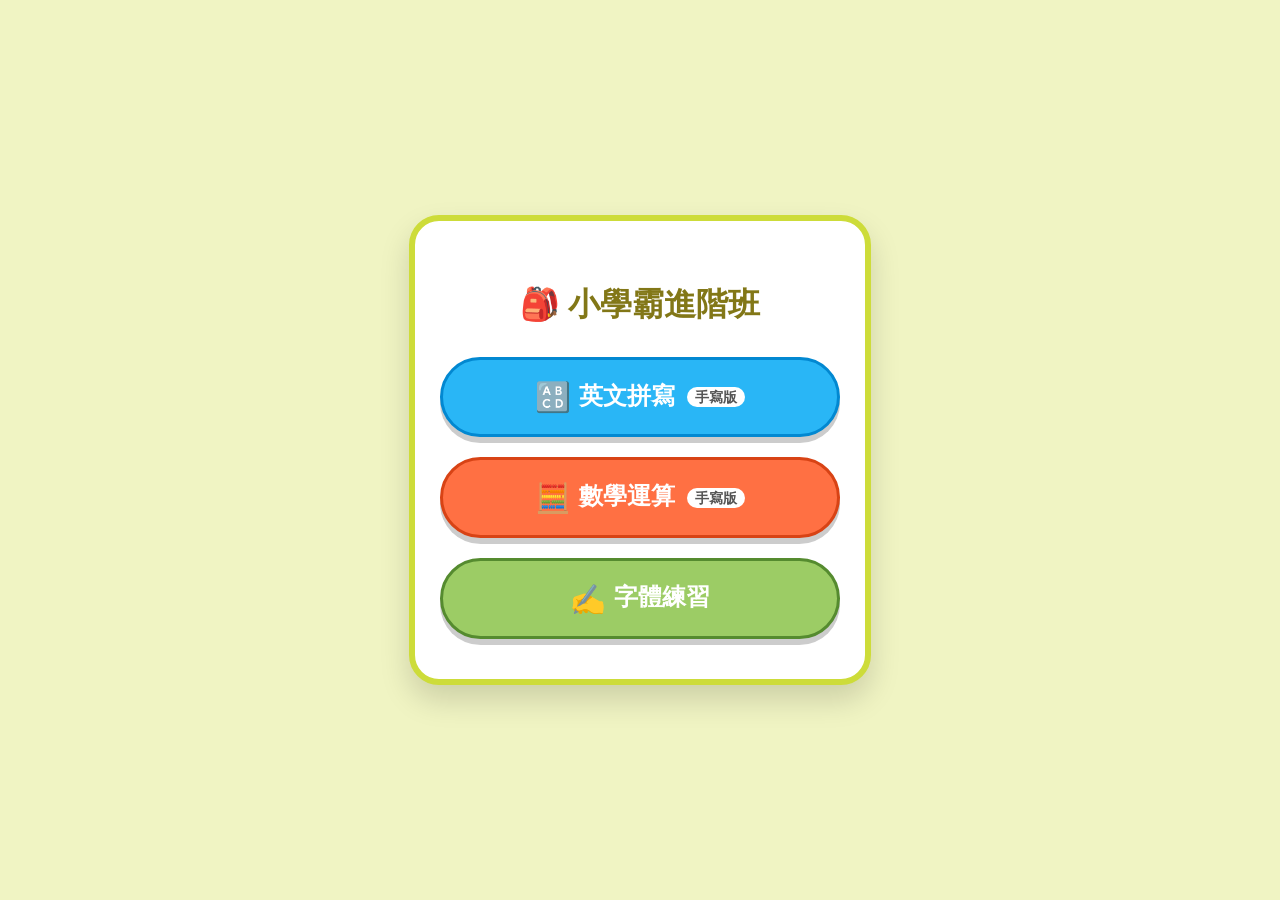
==== index.html @ 0c3b9816 "Update index.html" ====
<!DOCTYPE html>
<html lang="zh-TW">
<head>
    <meta charset="UTF-8">
    <meta name="viewport" content="width=device-width, initial-scale=1.0">
    <title>全能小學霸 - 進階挑戰</title>
    <style>
        body { font-family: 'Arial Rounded MT Bold', 'Microsoft JhengHei', sans-serif; margin: 0; background-color: #f0f4c3; display: flex; justify-content: center; align-items: center; min-height: 100vh; }
        .container { width: 85%; max-width: 400px; background-color: white; border-radius: 30px; padding: 40px 25px; text-align: center; border: 6px solid #cddc39; box-shadow: 0 15px 30px rgba(0,0,0,0.15); }
        h1 { color: #827717; font-size: 2.0em; margin-bottom: 30px; }
        .menu-list { display: flex; flex-direction: column; gap: 20px; }
        .menu-btn { display: block; width: 100%; padding: 20px 0; font-size: 1.5em; border: none; border-radius: 50px; cursor: pointer; color: white; text-decoration: none; box-shadow: 0 6px 0 rgba(0,0,0,0.2); transition: transform 0.1s; font-weight: bold; box-sizing: border-box; }
        .menu-btn:active { transform: translateY(4px); box-shadow: 0 2px 0 rgba(0,0,0,0.2); }
        .btn-eng { background-color: #29b6f6; border: 3px solid #0288d1; }
        .btn-math { background-color: #ff7043; border: 3px solid #d84315; }
        .btn-write { background-color: #9ccc65; border: 3px solid #558b2f; }
        .icon { font-size: 1.2em; vertical-align: middle; margin-right: 8px; }
        .tag { font-size: 0.6em; background: #fff; color: #555; padding: 2px 8px; border-radius: 10px; margin-left: 5px; vertical-align: middle; }
    </style>
</head>
<body>
    <div class="container">
        <h1>🎒 小學霸進階班</h1>
        <div class="menu-list">
            <a href="english.html" class="menu-btn btn-eng">
                <span class="icon">🔠</span>英文拼寫 <span class="tag">手寫版</span>
            </a>
            <a href="math.html" class="menu-btn btn-math">
                <span class="icon">🧮</span>數學運算 <span class="tag">手寫版</span>
            </a>
            <a href="writing.html" class="menu-btn btn-write">
                <span class="icon">✍️</span>字體練習
            </a>
        </div>
    </div>
</body>
</html>
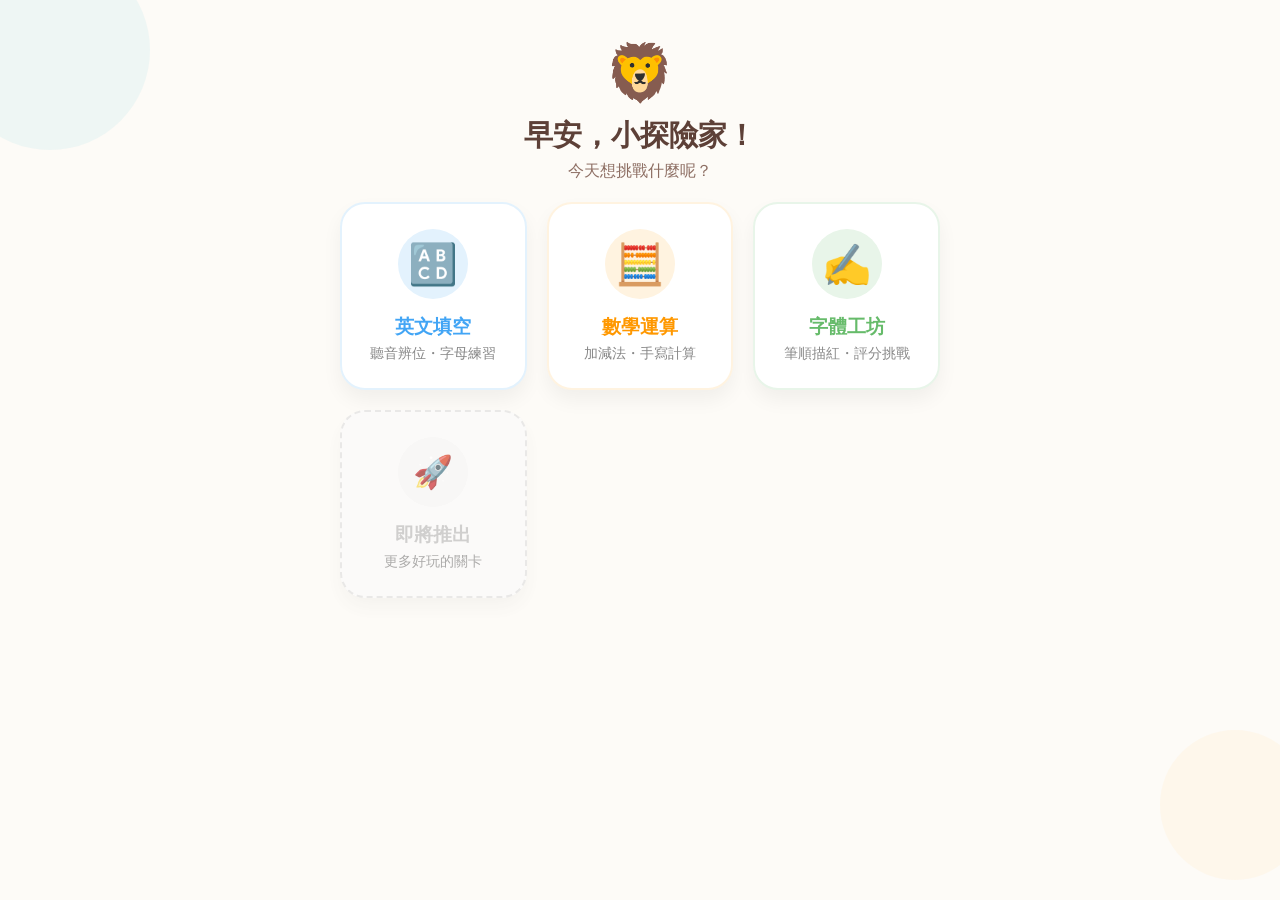
==== commit 3a040784: "Update index.html" ====
--- a/index.html
+++ b/index.html
@@ -2,36 +2,208 @@
 <html lang="zh-TW">
 <head>
     <meta charset="UTF-8">
-    <meta name="viewport" content="width=device-width, initial-scale=1.0">
-    <title>全能小學霸 - 進階挑戰</title>
+    <meta name="viewport" content="width=device-width, initial-scale=1.0, maximum-scale=1.0, user-scalable=no">
+    <title>小小探險家 - 學習首頁</title>
     <style>
-        body { font-family: 'Arial Rounded MT Bold', 'Microsoft JhengHei', sans-serif; margin: 0; background-color: #f0f4c3; display: flex; justify-content: center; align-items: center; min-height: 100vh; }
-        .container { width: 85%; max-width: 400px; background-color: white; border-radius: 30px; padding: 40px 25px; text-align: center; border: 6px solid #cddc39; box-shadow: 0 15px 30px rgba(0,0,0,0.15); }
-        h1 { color: #827717; font-size: 2.0em; margin-bottom: 30px; }
-        .menu-list { display: flex; flex-direction: column; gap: 20px; }
-        .menu-btn { display: block; width: 100%; padding: 20px 0; font-size: 1.5em; border: none; border-radius: 50px; cursor: pointer; color: white; text-decoration: none; box-shadow: 0 6px 0 rgba(0,0,0,0.2); transition: transform 0.1s; font-weight: bold; box-sizing: border-box; }
-        .menu-btn:active { transform: translateY(4px); box-shadow: 0 2px 0 rgba(0,0,0,0.2); }
-        .btn-eng { background-color: #29b6f6; border: 3px solid #0288d1; }
-        .btn-math { background-color: #ff7043; border: 3px solid #d84315; }
-        .btn-write { background-color: #9ccc65; border: 3px solid #558b2f; }
-        .icon { font-size: 1.2em; vertical-align: middle; margin-right: 8px; }
-        .tag { font-size: 0.6em; background: #fff; color: #555; padding: 2px 8px; border-radius: 10px; margin-left: 5px; vertical-align: middle; }
+        /* --- 全局設定 --- */
+        :root {
+            --bg-color: #fdfbf7; /* 溫暖的米白色背景 */
+            --card-shadow: 0 10px 20px rgba(0,0,0,0.05);
+            --card-hover-shadow: 0 15px 25px rgba(0,0,0,0.1);
+            /* 主題色變數 */
+            --color-eng: #e3f2fd;  /* 淺藍 */
+            --color-eng-dark: #42a5f5;
+            --color-math: #fff3e0; /* 淺橘 */
+            --color-math-dark: #ff9800;
+            --color-write: #e8f5e9; /* 淺綠 */
+            --color-write-dark: #66bb6a;
+            --color-future: #f3e5f5; /* 淺紫 (預留) */
+        }
+
+        body {
+            font-family: 'Arial Rounded MT Bold', 'Microsoft JhengHei', sans-serif;
+            margin: 0;
+            background-color: var(--bg-color);
+            color: #444;
+            min-height: 100vh;
+            display: flex;
+            flex-direction: column;
+            align-items: center;
+        }
+
+        /* --- 頭部歡迎區 --- */
+        header {
+            width: 100%;
+            padding: 40px 20px 20px;
+            text-align: center;
+            box-sizing: border-box;
+        }
+
+        .avatar {
+            font-size: 3.5rem;
+            margin-bottom: 10px;
+            display: inline-block;
+            animation: float 3s ease-in-out infinite;
+        }
+
+        h1 {
+            margin: 0;
+            font-size: 1.8rem;
+            color: #5d4037;
+        }
+
+        p {
+            margin: 5px 0 0;
+            color: #8d6e63;
+            font-size: 1rem;
+        }
+
+        /* --- 主內容：網格佈局 --- */
+        main {
+            width: 90%;
+            max-width: 600px; /* 平板寬度限制 */
+            display: grid;
+            /* 自動適應：手機一欄或兩欄，平板兩欄 */
+            grid-template-columns: repeat(auto-fit, minmax(140px, 1fr)); 
+            gap: 20px;
+            padding-bottom: 40px;
+            box-sizing: border-box;
+        }
+
+        /* --- 卡片設計 --- */
+        .card {
+            background: white;
+            border-radius: 25px;
+            padding: 25px 15px;
+            text-align: center;
+            text-decoration: none;
+            color: inherit;
+            box-shadow: var(--card-shadow);
+            transition: all 0.2s ease;
+            display: flex;
+            flex-direction: column;
+            align-items: center;
+            justify-content: center;
+            position: relative;
+            overflow: hidden;
+            border: 2px solid transparent;
+        }
+
+        .card:active {
+            transform: scale(0.95);
+        }
+
+        /* 卡片內的圖示圓圈 */
+        .card-icon {
+            width: 70px;
+            height: 70px;
+            border-radius: 50%;
+            display: flex;
+            align-items: center;
+            justify-content: center;
+            font-size: 2.5rem;
+            margin-bottom: 15px;
+            transition: transform 0.3s;
+        }
+
+        .card:hover .card-icon {
+            transform: scale(1.1) rotate(5deg);
+        }
+
+        .card-title {
+            font-size: 1.2rem;
+            font-weight: bold;
+            margin-bottom: 5px;
+        }
+
+        .card-desc {
+            font-size: 0.85rem;
+            color: #888;
+        }
+
+        /* --- 個別卡片配色 --- */
+        
+        /* 英文卡片 */
+        .card.eng { background-color: white; border-color: var(--color-eng); }
+        .card.eng .card-icon { background-color: var(--color-eng); }
+        .card.eng .card-title { color: var(--color-eng-dark); }
+
+        /* 數學卡片 */
+        .card.math { background-color: white; border-color: var(--color-math); }
+        .card.math .card-icon { background-color: var(--color-math); }
+        .card.math .card-title { color: var(--color-math-dark); }
+
+        /* 練字卡片 */
+        .card.write { background-color: white; border-color: var(--color-write); }
+        .card.write .card-icon { background-color: var(--color-write); }
+        .card.write .card-title { color: var(--color-write-dark); }
+
+        /* 未來擴充卡片 (範例) */
+        .card.future { 
+            border: 2px dashed #e0e0e0; 
+            background-color: #fafafa;
+            opacity: 0.7;
+            pointer-events: none; /* 暫時不能點 */
+        }
+        .card.future .card-icon { background-color: #f5f5f5; color: #bdbdbd; font-size: 2rem; }
+        .card.future .card-title { color: #bdbdbd; }
+
+        /* --- 動畫 --- */
+        @keyframes float {
+            0% { transform: translateY(0px); }
+            50% { transform: translateY(-10px); }
+            100% { transform: translateY(0px); }
+        }
+
+        /* 裝飾性背景圓點 (讓畫面不單調) */
+        .bg-deco {
+            position: fixed;
+            border-radius: 50%;
+            z-index: -1;
+            opacity: 0.5;
+        }
+        .deco-1 { width: 200px; height: 200px; background: #e0f2f1; top: -50px; left: -50px; }
+        .deco-2 { width: 150px; height: 150px; background: #fff3e0; bottom: 20px; right: -30px; }
+
     </style>
 </head>
 <body>
-    <div class="container">
-        <h1>🎒 小學霸進階班</h1>
-        <div class="menu-list">
-            <a href="english.html" class="menu-btn btn-eng">
-                <span class="icon">🔠</span>英文拼寫 <span class="tag">手寫版</span>
-            </a>
-            <a href="math.html" class="menu-btn btn-math">
-                <span class="icon">🧮</span>數學運算 <span class="tag">手寫版</span>
-            </a>
-            <a href="writing.html" class="menu-btn btn-write">
-                <span class="icon">✍️</span>字體練習
-            </a>
+
+    <div class="bg-deco deco-1"></div>
+    <div class="bg-deco deco-2"></div>
+
+    <header>
+        <div class="avatar">🦁</div>
+        <h1>早安，小探險家！</h1>
+        <p>今天想挑戰什麼呢？</p>
+    </header>
+
+    <main>
+        <a href="english.html" class="card eng">
+            <div class="card-icon">🔠</div>
+            <div class="card-title">英文填空</div>
+            <div class="card-desc">聽音辨位・字母練習</div>
+        </a>
+
+        <a href="math.html" class="card math">
+            <div class="card-icon">🧮</div>
+            <div class="card-title">數學運算</div>
+            <div class="card-desc">加減法・手寫計算</div>
+        </a>
+
+        <a href="writing.html" class="card write">
+            <div class="card-icon">✍️</div>
+            <div class="card-title">字體工坊</div>
+            <div class="card-desc">筆順描紅・評分挑戰</div>
+        </a>
+
+        <div class="card future">
+            <div class="card-icon">🚀</div>
+            <div class="card-title">即將推出</div>
+            <div class="card-desc">更多好玩的關卡</div>
         </div>
-    </div>
+
+    </main>
+
 </body>
 </html>
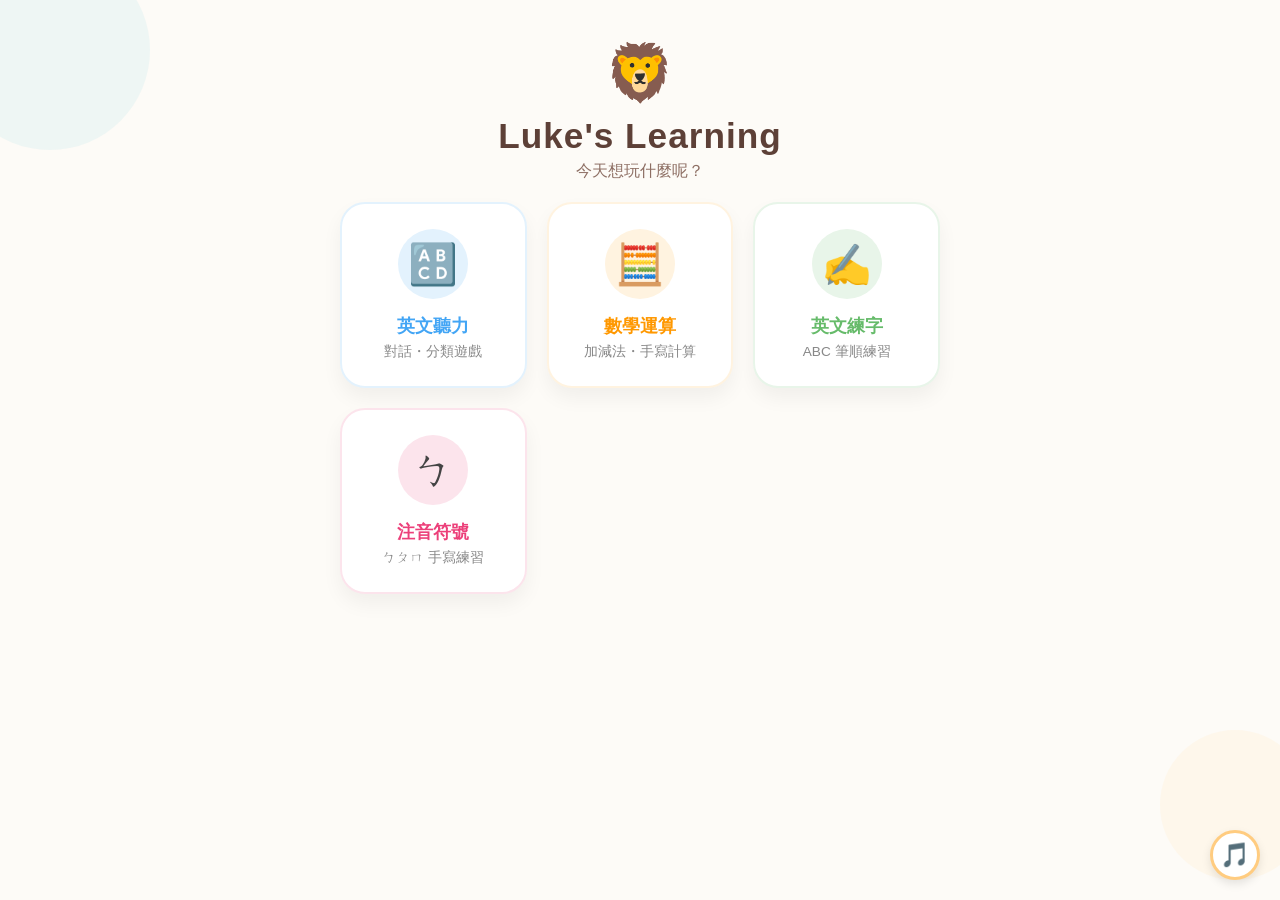
==== commit 8ef988db: "Update index.html" ====
--- a/index.html
+++ b/index.html
@@ -3,168 +3,70 @@
 <head>
     <meta charset="UTF-8">
     <meta name="viewport" content="width=device-width, initial-scale=1.0, maximum-scale=1.0, user-scalable=no">
-    <title>小小探險家 - 學習首頁</title>
+    <title>Luke's Learning</title>
+    <script src="sound.js"></script>
+    <script src="data.js"></script>
     <style>
-        /* --- 全局設定 --- */
+        /* (樣式與之前相似，加入音樂按鈕樣式) */
         :root {
-            --bg-color: #fdfbf7; /* 溫暖的米白色背景 */
+            --bg-color: #fdfbf7; 
             --card-shadow: 0 10px 20px rgba(0,0,0,0.05);
-            --card-hover-shadow: 0 15px 25px rgba(0,0,0,0.1);
-            /* 主題色變數 */
-            --color-eng: #e3f2fd;  /* 淺藍 */
-            --color-eng-dark: #42a5f5;
-            --color-math: #fff3e0; /* 淺橘 */
-            --color-math-dark: #ff9800;
-            --color-write: #e8f5e9; /* 淺綠 */
-            --color-write-dark: #66bb6a;
-            --color-future: #f3e5f5; /* 淺紫 (預留) */
+            --color-eng: #e3f2fd; --color-eng-dark: #42a5f5;
+            --color-math: #fff3e0; --color-math-dark: #ff9800;
+            --color-write: #e8f5e9; --color-write-dark: #66bb6a;
+            --color-zh: #fce4ec; --color-zh-dark: #ec407a; /* 注音主題色 */
         }
 
         body {
             font-family: 'Arial Rounded MT Bold', 'Microsoft JhengHei', sans-serif;
-            margin: 0;
-            background-color: var(--bg-color);
-            color: #444;
-            min-height: 100vh;
-            display: flex;
-            flex-direction: column;
-            align-items: center;
+            margin: 0; background-color: var(--bg-color); color: #444;
+            min-height: 100vh; display: flex; flex-direction: column; align-items: center;
         }
 
-        /* --- 頭部歡迎區 --- */
-        header {
-            width: 100%;
-            padding: 40px 20px 20px;
-            text-align: center;
-            box-sizing: border-box;
+        header { width: 100%; padding: 40px 20px 20px; text-align: center; box-sizing: border-box; }
+        .avatar { font-size: 3.5rem; margin-bottom: 10px; display: inline-block; animation: float 3s ease-in-out infinite; }
+        h1 { margin: 0; font-size: 2.2rem; color: #5d4037; letter-spacing: 1px; }
+        p { margin: 5px 0 0; color: #8d6e63; font-size: 1rem; }
+
+        main {
+            width: 90%; max-width: 600px;
+            display: grid; grid-template-columns: repeat(auto-fit, minmax(140px, 1fr)); 
+            gap: 20px; padding-bottom: 80px; box-sizing: border-box;
         }
 
-        .avatar {
-            font-size: 3.5rem;
-            margin-bottom: 10px;
-            display: inline-block;
-            animation: float 3s ease-in-out infinite;
+        .card {
+            background: white; border-radius: 25px; padding: 25px 15px; text-align: center;
+            text-decoration: none; color: inherit; box-shadow: var(--card-shadow);
+            transition: all 0.2s ease; display: flex; flex-direction: column;
+            align-items: center; justify-content: center; border: 2px solid transparent; cursor: pointer;
+        }
+        .card:active { transform: scale(0.95); }
+        .card-icon { width: 70px; height: 70px; border-radius: 50%; display: flex; align-items: center; justify-content: center; font-size: 2.5rem; margin-bottom: 15px; transition: transform 0.3s; }
+        .card:hover .card-icon { transform: scale(1.1) rotate(5deg); }
+        .card-title { font-size: 1.1rem; font-weight: bold; margin-bottom: 5px; }
+        .card-desc { font-size: 0.85rem; color: #888; }
+
+        /* 個別配色 */
+        .card.eng { border-color: var(--color-eng); } .card.eng .card-icon { background-color: var(--color-eng); } .card.eng .card-title { color: var(--color-eng-dark); }
+        .card.math { border-color: var(--color-math); } .card.math .card-icon { background-color: var(--color-math); } .card.math .card-title { color: var(--color-math-dark); }
+        .card.write-en { border-color: var(--color-write); } .card.write-en .card-icon { background-color: var(--color-write); } .card.write-en .card-title { color: var(--color-write-dark); }
+        .card.write-zh { border-color: var(--color-zh); } .card.write-zh .card-icon { background-color: var(--color-zh); } .card.write-zh .card-title { color: var(--color-zh-dark); }
+
+        /* 音樂按鈕 */
+        #music-toggle {
+            position: fixed; bottom: 20px; right: 20px;
+            width: 50px; height: 50px; border-radius: 50%;
+            background: #fff; border: 3px solid #ffcc80;
+            font-size: 1.5rem; cursor: pointer;
+            box-shadow: 0 4px 10px rgba(0,0,0,0.1);
+            display: flex; align-items: center; justify-content: center;
+            z-index: 100;
         }
 
-        h1 {
-            margin: 0;
-            font-size: 1.8rem;
-            color: #5d4037;
-        }
-
-        p {
-            margin: 5px 0 0;
-            color: #8d6e63;
-            font-size: 1rem;
-        }
-
-        /* --- 主內容：網格佈局 --- */
-        main {
-            width: 90%;
-            max-width: 600px; /* 平板寬度限制 */
-            display: grid;
-            /* 自動適應：手機一欄或兩欄，平板兩欄 */
-            grid-template-columns: repeat(auto-fit, minmax(140px, 1fr)); 
-            gap: 20px;
-            padding-bottom: 40px;
-            box-sizing: border-box;
-        }
-
-        /* --- 卡片設計 --- */
-        .card {
-            background: white;
-            border-radius: 25px;
-            padding: 25px 15px;
-            text-align: center;
-            text-decoration: none;
-            color: inherit;
-            box-shadow: var(--card-shadow);
-            transition: all 0.2s ease;
-            display: flex;
-            flex-direction: column;
-            align-items: center;
-            justify-content: center;
-            position: relative;
-            overflow: hidden;
-            border: 2px solid transparent;
-        }
-
-        .card:active {
-            transform: scale(0.95);
-        }
-
-        /* 卡片內的圖示圓圈 */
-        .card-icon {
-            width: 70px;
-            height: 70px;
-            border-radius: 50%;
-            display: flex;
-            align-items: center;
-            justify-content: center;
-            font-size: 2.5rem;
-            margin-bottom: 15px;
-            transition: transform 0.3s;
-        }
-
-        .card:hover .card-icon {
-            transform: scale(1.1) rotate(5deg);
-        }
-
-        .card-title {
-            font-size: 1.2rem;
-            font-weight: bold;
-            margin-bottom: 5px;
-        }
-
-        .card-desc {
-            font-size: 0.85rem;
-            color: #888;
-        }
-
-        /* --- 個別卡片配色 --- */
-        
-        /* 英文卡片 */
-        .card.eng { background-color: white; border-color: var(--color-eng); }
-        .card.eng .card-icon { background-color: var(--color-eng); }
-        .card.eng .card-title { color: var(--color-eng-dark); }
-
-        /* 數學卡片 */
-        .card.math { background-color: white; border-color: var(--color-math); }
-        .card.math .card-icon { background-color: var(--color-math); }
-        .card.math .card-title { color: var(--color-math-dark); }
-
-        /* 練字卡片 */
-        .card.write { background-color: white; border-color: var(--color-write); }
-        .card.write .card-icon { background-color: var(--color-write); }
-        .card.write .card-title { color: var(--color-write-dark); }
-
-        /* 未來擴充卡片 (範例) */
-        .card.future { 
-            border: 2px dashed #e0e0e0; 
-            background-color: #fafafa;
-            opacity: 0.7;
-            pointer-events: none; /* 暫時不能點 */
-        }
-        .card.future .card-icon { background-color: #f5f5f5; color: #bdbdbd; font-size: 2rem; }
-        .card.future .card-title { color: #bdbdbd; }
-
-        /* --- 動畫 --- */
-        @keyframes float {
-            0% { transform: translateY(0px); }
-            50% { transform: translateY(-10px); }
-            100% { transform: translateY(0px); }
-        }
-
-        /* 裝飾性背景圓點 (讓畫面不單調) */
-        .bg-deco {
-            position: fixed;
-            border-radius: 50%;
-            z-index: -1;
-            opacity: 0.5;
-        }
+        @keyframes float { 0% { transform: translateY(0px); } 50% { transform: translateY(-10px); } 100% { transform: translateY(0px); } }
+        .bg-deco { position: fixed; border-radius: 50%; z-index: -1; opacity: 0.5; }
         .deco-1 { width: 200px; height: 200px; background: #e0f2f1; top: -50px; left: -50px; }
         .deco-2 { width: 150px; height: 150px; background: #fff3e0; bottom: 20px; right: -30px; }
-
     </style>
 </head>
 <body>
@@ -174,36 +76,45 @@
 
     <header>
         <div class="avatar">🦁</div>
-        <h1>早安，小探險家！</h1>
-        <p>今天想挑戰什麼呢？</p>
+        <h1>Luke's Learning</h1>
+        <p>今天想玩什麼呢？</p>
     </header>
 
     <main>
-        <a href="english.html" class="card eng">
+        <a href="english.html" class="card eng" onclick="playClick()">
             <div class="card-icon">🔠</div>
-            <div class="card-title">英文填空</div>
-            <div class="card-desc">聽音辨位・字母練習</div>
+            <div class="card-title">英文聽力</div>
+            <div class="card-desc">對話・分類遊戲</div>
         </a>
 
-        <a href="math.html" class="card math">
+        <a href="math.html" class="card math" onclick="playClick()">
             <div class="card-icon">🧮</div>
             <div class="card-title">數學運算</div>
             <div class="card-desc">加減法・手寫計算</div>
         </a>
 
-        <a href="writing.html" class="card write">
+        <a href="writing.html?type=EN" class="card write-en" onclick="playClick()">
             <div class="card-icon">✍️</div>
-            <div class="card-title">字體工坊</div>
-            <div class="card-desc">筆順描紅・評分挑戰</div>
+            <div class="card-title">英文練字</div>
+            <div class="card-desc">ABC 筆順練習</div>
         </a>
 
-        <div class="card future">
-            <div class="card-icon">🚀</div>
-            <div class="card-title">即將推出</div>
-            <div class="card-desc">更多好玩的關卡</div>
-        </div>
+        <a href="writing.html?type=ZH" class="card write-zh" onclick="playClick()">
+            <div class="card-icon">ㄅ</div>
+            <div class="card-title">注音符號</div>
+            <div class="card-desc">ㄅㄆㄇ 手寫練習</div>
+        </a>
+    </main>
 
-    </main>
+    <button id="music-toggle" onclick="toggleMusic()">🎵</button>
+
+    <script>
+        function toggleMusic() {
+            const isPlaying = toggleBGM();
+            document.getElementById('music-toggle').innerText = isPlaying ? "⏸️" : "🎵";
+            playClick();
+        }
+    </script>
 
 </body>
 </html>
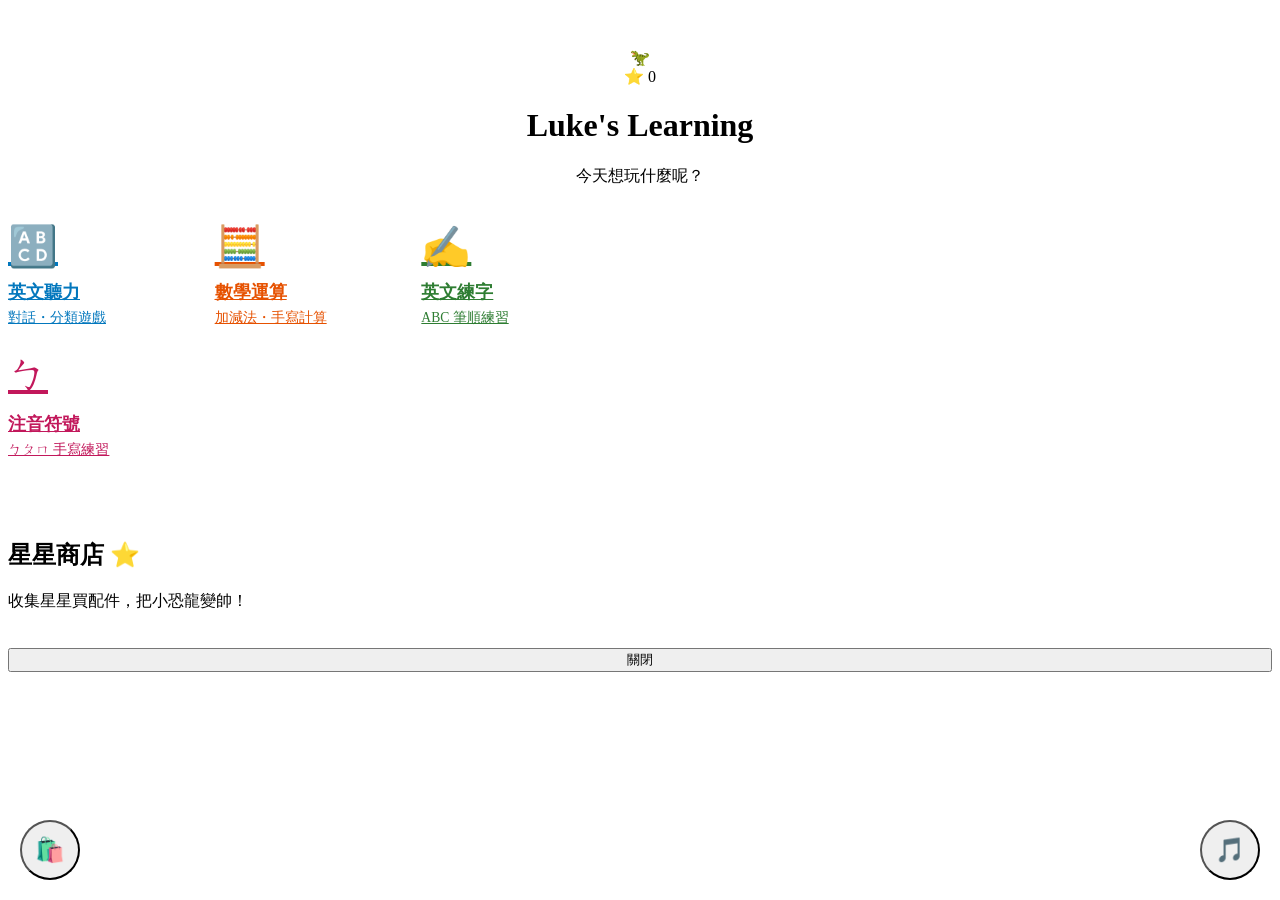
==== commit 122872bc: "Update index.html (Refactored and Optimized)" ====
--- a/index.html
+++ b/index.html
@@ -1,81 +1,111 @@
 <!DOCTYPE html>
 <html lang="zh-TW">
+
 <head>
     <meta charset="UTF-8">
     <meta name="viewport" content="width=device-width, initial-scale=1.0, maximum-scale=1.0, user-scalable=no">
     <title>Luke's Learning</title>
-    <script src="sound.js"></script>
+    <link rel="stylesheet" href="styles.css">
+    <script src="core.js"></script>
     <script src="data.js"></script>
     <style>
-        /* (樣式與之前相似，加入音樂按鈕樣式) */
-        :root {
-            --bg-color: #fdfbf7; 
-            --card-shadow: 0 10px 20px rgba(0,0,0,0.05);
-            --color-eng: #e3f2fd; --color-eng-dark: #42a5f5;
-            --color-math: #fff3e0; --color-math-dark: #ff9800;
-            --color-write: #e8f5e9; --color-write-dark: #66bb6a;
-            --color-zh: #fce4ec; --color-zh-dark: #ec407a; /* 注音主題色 */
-        }
-
-        body {
-            font-family: 'Arial Rounded MT Bold', 'Microsoft JhengHei', sans-serif;
-            margin: 0; background-color: var(--bg-color); color: #444;
-            min-height: 100vh; display: flex; flex-direction: column; align-items: center;
-        }
-
-        header { width: 100%; padding: 40px 20px 20px; text-align: center; box-sizing: border-box; }
-        .avatar { font-size: 3.5rem; margin-bottom: 10px; display: inline-block; animation: float 3s ease-in-out infinite; }
-        h1 { margin: 0; font-size: 2.2rem; color: #5d4037; letter-spacing: 1px; }
-        p { margin: 5px 0 0; color: #8d6e63; font-size: 1rem; }
+        header {
+            padding: 40px 20px 20px;
+            text-align: center;
+        }
 
         main {
-            width: 90%; max-width: 600px;
-            display: grid; grid-template-columns: repeat(auto-fit, minmax(140px, 1fr)); 
-            gap: 20px; padding-bottom: 80px; box-sizing: border-box;
-        }
-
-        .card {
-            background: white; border-radius: 25px; padding: 25px 15px; text-align: center;
-            text-decoration: none; color: inherit; box-shadow: var(--card-shadow);
-            transition: all 0.2s ease; display: flex; flex-direction: column;
-            align-items: center; justify-content: center; border: 2px solid transparent; cursor: pointer;
-        }
-        .card:active { transform: scale(0.95); }
-        .card-icon { width: 70px; height: 70px; border-radius: 50%; display: flex; align-items: center; justify-content: center; font-size: 2.5rem; margin-bottom: 15px; transition: transform 0.3s; }
-        .card:hover .card-icon { transform: scale(1.1) rotate(5deg); }
-        .card-title { font-size: 1.1rem; font-weight: bold; margin-bottom: 5px; }
-        .card-desc { font-size: 0.85rem; color: #888; }
-
-        /* 個別配色 */
-        .card.eng { border-color: var(--color-eng); } .card.eng .card-icon { background-color: var(--color-eng); } .card.eng .card-title { color: var(--color-eng-dark); }
-        .card.math { border-color: var(--color-math); } .card.math .card-icon { background-color: var(--color-math); } .card.math .card-title { color: var(--color-math-dark); }
-        .card.write-en { border-color: var(--color-write); } .card.write-en .card-icon { background-color: var(--color-write); } .card.write-en .card-title { color: var(--color-write-dark); }
-        .card.write-zh { border-color: var(--color-zh); } .card.write-zh .card-icon { background-color: var(--color-zh); } .card.write-zh .card-title { color: var(--color-zh-dark); }
-
-        /* 音樂按鈕 */
+            width: 90%;
+            max-width: 600px;
+            display: grid;
+            grid-template-columns: repeat(auto-fit, minmax(140px, 1fr));
+            gap: 20px;
+            padding-bottom: 80px;
+        }
+
+        .card-icon {
+            font-size: 2.5rem;
+            margin-bottom: 10px;
+        }
+
+        .card-title {
+            font-size: 1.1rem;
+            font-weight: bold;
+            margin-bottom: 5px;
+        }
+
+        .card-desc {
+            font-size: 0.85rem;
+            color: var(--text-light);
+        }
+
+        .eng {
+            border-color: var(--bg-blue);
+            color: #0277bd;
+        }
+
+        .math {
+            border-color: var(--bg-orange);
+            color: #e65100;
+        }
+
+        .write-en {
+            border-color: var(--bg-green);
+            color: #2e7d32;
+        }
+
+        .write-zh {
+            border-color: #fce4ec;
+            color: #c2185b;
+        }
+
+        .btn-round {
+            width: 60px;
+            height: 60px;
+            border-radius: 50%;
+            position: fixed;
+            z-index: 100;
+            font-size: 1.5rem;
+        }
+
         #music-toggle {
-            position: fixed; bottom: 20px; right: 20px;
-            width: 50px; height: 50px; border-radius: 50%;
-            background: #fff; border: 3px solid #ffcc80;
-            font-size: 1.5rem; cursor: pointer;
-            box-shadow: 0 4px 10px rgba(0,0,0,0.1);
-            display: flex; align-items: center; justify-content: center;
-            z-index: 100;
-        }
-
-        @keyframes float { 0% { transform: translateY(0px); } 50% { transform: translateY(-10px); } 100% { transform: translateY(0px); } }
-        .bg-deco { position: fixed; border-radius: 50%; z-index: -1; opacity: 0.5; }
-        .deco-1 { width: 200px; height: 200px; background: #e0f2f1; top: -50px; left: -50px; }
-        .deco-2 { width: 150px; height: 150px; background: #fff3e0; bottom: 20px; right: -30px; }
+            bottom: 20px;
+            right: 20px;
+        }
+
+        #shop-btn {
+            bottom: 20px;
+            left: 20px;
+        }
+
+        @keyframes float {
+            0% {
+                transform: translateY(0px) rotate(0deg);
+            }
+
+            50% {
+                transform: translateY(-10px) rotate(5deg);
+            }
+
+            100% {
+                transform: translateY(0px) rotate(0deg);
+            }
+        }
     </style>
 </head>
+
 <body>
 
-    <div class="bg-deco deco-1"></div>
-    <div class="bg-deco deco-2"></div>
-
     <header>
-        <div class="avatar">🦁</div>
+        <div class="status-header">
+            <div class="pet-container" id="pet-avatar-container">
+                <span id="base-pet">🦖</span>
+                <div id="acc-layer"></div>
+            </div>
+            <div class="star-badge">
+                ⭐ <span id="star-count">0</span>
+            </div>
+        </div>
         <h1>Luke's Learning</h1>
         <p>今天想玩什麼呢？</p>
     </header>
@@ -106,15 +136,96 @@
         </a>
     </main>
 
-    <button id="music-toggle" onclick="toggleMusic()">🎵</button>
+    <button id="shop-btn" class="btn btn-accent btn-round" onclick="toggleShop(true)">🛍️</button>
+    <button id="music-toggle" class="btn btn-secondary btn-round" onclick="toggleMusic()">🎵</button>
+
+    <!-- Shop UI -->
+    <div id="shop-overlay" class="shop-overlay" onclick="toggleShop(false)"></div>
+    <div id="shop-modal" class="shop-modal">
+        <h2 style="margin-top:0">星星商店 ⭐</h2>
+        <p>收集星星買配件，把小恐龍變帥！</p>
+        <div id="shop-grid" class="shop-grid"></div>
+        <button class="btn btn-gray" style="width:100%; margin-top:20px;" onclick="toggleShop(false)">關閉</button>
+    </div>
+
+    <div id="feedback-msg"></div>
 
     <script>
+        function updateUI() {
+            document.getElementById('star-count').innerText = LukeCore.Stats.getStars();
+            renderPet();
+        }
+
+        function renderPet() {
+            const accLayer = document.getElementById('acc-layer');
+            accLayer.innerHTML = '';
+            const outfit = LukeCore.Stats.getOutfit();
+
+            outfit.forEach(itemId => {
+                const item = SHOP_DATA.find(i => i.id === itemId);
+                if (item) {
+                    const el = document.createElement('div');
+                    el.className = `pet-accessory acc-${item.id}`;
+                    el.innerText = item.icon;
+                    accLayer.appendChild(el);
+                }
+            });
+        }
+
+        function toggleShop(show) {
+            document.getElementById('shop-modal').style.display = show ? 'block' : 'none';
+            document.getElementById('shop-overlay').style.display = show ? 'block' : 'none';
+            if (show) renderShop();
+            playClick();
+        }
+
+        function renderShop() {
+            const grid = document.getElementById('shop-grid');
+            grid.innerHTML = '';
+            const inventory = LukeCore.Stats.getInventory();
+            const outfit = LukeCore.Stats.getOutfit();
+
+            SHOP_DATA.forEach(item => {
+                const isOwned = inventory.includes(item.id);
+                const isEquipped = outfit.includes(item.id);
+
+                const card = document.createElement('div');
+                card.className = `item-card ${isOwned ? 'owned' : ''} ${isEquipped ? 'equipped' : ''}`;
+                card.innerHTML = `
+                    <div class="item-icon">${item.icon}</div>
+                    <div class="item-name">${item.name}</div>
+                    <div class="item-price">${isOwned ? '已擁有' : '⭐ ' + item.price}</div>
+                `;
+
+                card.onclick = () => {
+                    if (isOwned) {
+                        LukeCore.Stats.toggleEquip(item.id);
+                        showFeedback(isEquipped ? "收起來了" : "穿上去了！");
+                    } else {
+                        const res = LukeCore.Stats.buyItem(item.id, item.price);
+                        if (res.success) {
+                            showFeedback("購買成功！");
+                            LukeCore.Audio.playSuccess();
+                        } else {
+                            showFeedback(res.reason);
+                        }
+                    }
+                    updateUI();
+                    renderShop();
+                };
+                grid.appendChild(card);
+            });
+        }
+
         function toggleMusic() {
-            const isPlaying = toggleBGM();
+            const isPlaying = LukeCore.Audio.toggleBGM();
             document.getElementById('music-toggle').innerText = isPlaying ? "⏸️" : "🎵";
             playClick();
         }
+
+        // Initialize
+        updateUI();
     </script>
-
 </body>
-</html>
+
+</html>
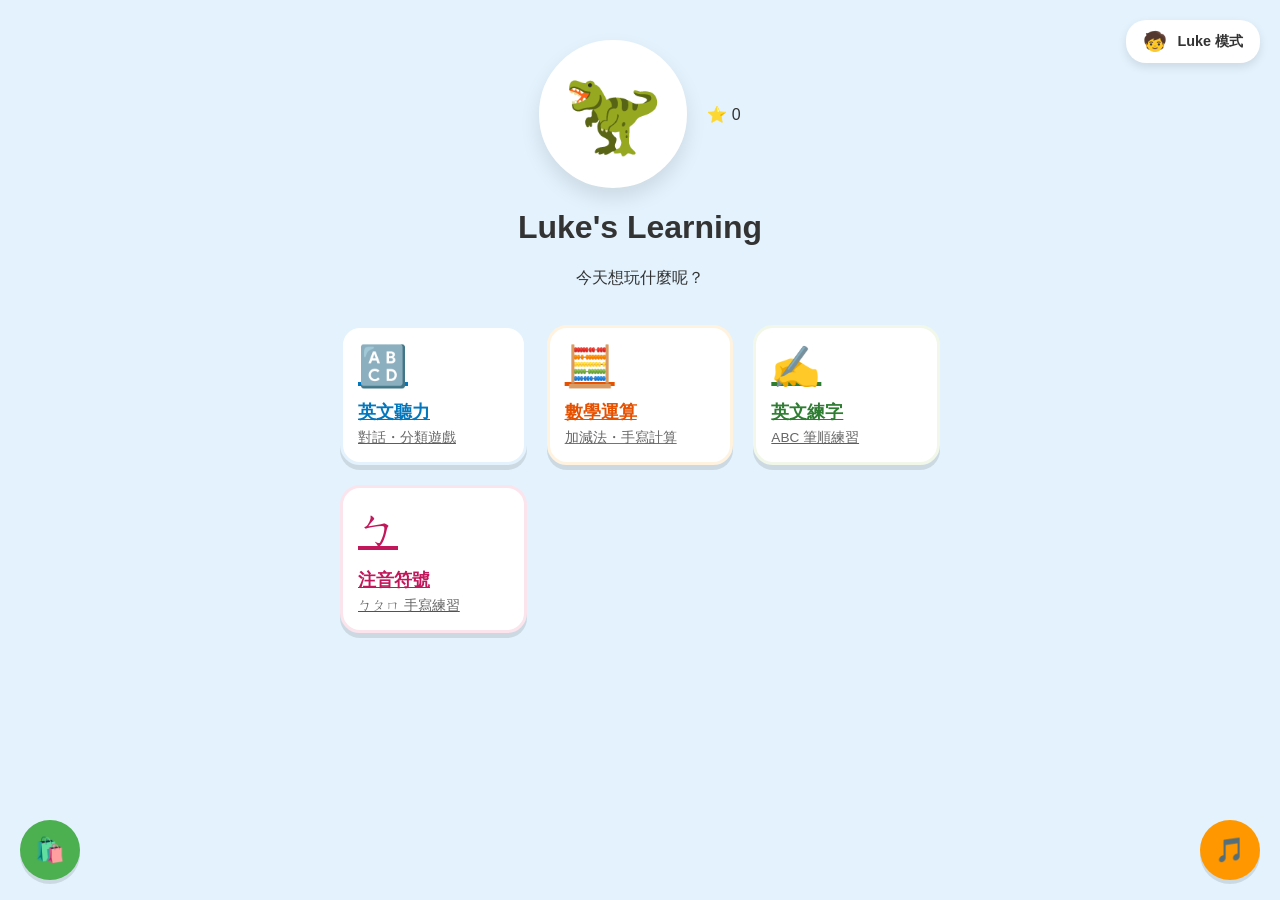
==== commit 7fa9dcbf: "Update index.html (Refactored and Optimized)" ====
--- a/index.html
+++ b/index.html
@@ -66,6 +66,9 @@
             position: fixed;
             z-index: 100;
             font-size: 1.5rem;
+            display: flex;
+            align-items: center;
+            justify-content: center;
         }
 
         #music-toggle {
@@ -76,6 +79,41 @@
         #shop-btn {
             bottom: 20px;
             left: 20px;
+        }
+
+        /* Profile Switcher */
+        .profile-switcher {
+            position: absolute;
+            top: 20px;
+            right: 20px;
+            background: white;
+            padding: 8px 15px;
+            border-radius: 20px;
+            box-shadow: 0 4px 10px var(--shadow);
+            display: flex;
+            align-items: center;
+            gap: 10px;
+            cursor: pointer;
+            z-index: 1000;
+            border: 2px solid transparent;
+        }
+
+        .profile-switcher:hover {
+            border-color: var(--primary);
+        }
+
+        .profile-switcher.test {
+            background: #eee;
+            border-color: #999;
+        }
+
+        .profile-icon {
+            font-size: 1.2rem;
+        }
+
+        .profile-name {
+            font-weight: bold;
+            font-size: 0.9rem;
         }
 
         @keyframes float {
@@ -97,6 +135,11 @@
 <body>
 
     <header>
+        <div class="profile-switcher" id="profile-btn" onclick="toggleProfile()">
+            <span class="profile-icon" id="profile-icon">🧒</span>
+            <span class="profile-name" id="profile-name">Luke 模式</span>
+        </div>
+
         <div class="status-header">
             <div class="pet-container" id="pet-avatar-container">
                 <span id="base-pet">🦖</span>
@@ -143,7 +186,7 @@
     <div id="shop-overlay" class="shop-overlay" onclick="toggleShop(false)"></div>
     <div id="shop-modal" class="shop-modal">
         <h2 style="margin-top:0">星星商店 ⭐</h2>
-        <p>收集星星買配件，把小恐龍變帥！</p>
+        <p id="shop-welcome">收集星星買配件，把小恐龍變帥！</p>
         <div id="shop-grid" class="shop-grid"></div>
         <button class="btn btn-gray" style="width:100%; margin-top:20px;" onclick="toggleShop(false)">關閉</button>
     </div>
@@ -151,9 +194,27 @@
     <div id="feedback-msg"></div>
 
     <script>
+        const profileDisplay = {
+            luke: { name: 'Luke 模式', icon: '🧒', welcome: '收集星星買配件，把小恐龍變帥！' },
+            test: { name: '測試模式', icon: '👨‍💻', welcome: '正在測試中... 別擔心，這不會影響 Luke 的星星！' }
+        };
+
         function updateUI() {
+            const currentProfile = LukeCore.Profile.current;
+            const config = profileDisplay[currentProfile];
+
+            document.getElementById('profile-name').innerText = config.name;
+            document.getElementById('profile-icon').innerText = config.icon;
+            document.getElementById('profile-btn').className = `profile-switcher ${currentProfile}`;
+            document.getElementById('shop-welcome').innerText = config.welcome;
+
             document.getElementById('star-count').innerText = LukeCore.Stats.getStars();
             renderPet();
+        }
+
+        function toggleProfile() {
+            const next = LukeCore.Profile.current === 'luke' ? 'test' : 'luke';
+            LukeCore.Profile.set(next);
         }
 
         function renderPet() {
@@ -200,11 +261,9 @@
                 card.onclick = () => {
                     if (isOwned) {
                         LukeCore.Stats.toggleEquip(item.id);
-                        showFeedback(isEquipped ? "收起來了" : "穿上去了！");
                     } else {
                         const res = LukeCore.Stats.buyItem(item.id, item.price);
                         if (res.success) {
-                            showFeedback("購買成功！");
                             LukeCore.Audio.playSuccess();
                         } else {
                             showFeedback(res.reason);
--- a/styles.css
+++ b/styles.css
@@ -0,0 +1,319 @@
+/* 
+ * Luke's Learning - Global Styles
+ * Unified Design Tokens & UI Components
+ */
+
+:root {
+    /* Color Palette */
+    --bg-blue: #e3f2fd;
+    --bg-orange: #fff3e0;
+    --bg-green: #f1f8e9;
+    --primary: #03a9f4;
+    --secondary: #ff9800;
+    --accent: #4caf50;
+    --danger: #ef5350;
+    --text-main: #333;
+    --text-light: #666;
+    --white: #ffffff;
+    --shadow: rgba(0, 0, 0, 0.1);
+
+    /* Transitions */
+    --transition: 0.3s ease;
+}
+
+/* Base Styles */
+body {
+    font-family: 'Arial Rounded MT Bold', 'Microsoft JhengHei', sans-serif;
+    margin: 0;
+    display: flex;
+    flex-direction: column;
+    align-items: center;
+    min-height: 100vh;
+    touch-action: manipulation;
+    background-color: var(--bg-blue);
+    /* Default */
+    color: var(--text-main);
+}
+
+.container {
+    width: 95%;
+    max-width: 600px;
+    padding: 20px;
+    box-sizing: border-box;
+    display: flex;
+    flex-direction: column;
+    gap: 20px;
+}
+
+/* Top Navigation Bar */
+.top-bar {
+    display: flex;
+    justify-content: space-between;
+    align-items: center;
+    width: 100%;
+    background: var(--white);
+    padding: 12px 20px;
+    border-radius: 20px;
+    box-shadow: 0 5px 15px var(--shadow);
+    box-sizing: border-box;
+    margin-bottom: 10px;
+    z-index: 100;
+}
+
+.nav-link {
+    text-decoration: none;
+    font-size: 1.5rem;
+    cursor: pointer;
+    transition: transform 0.2s;
+}
+
+.nav-link:active {
+    transform: scale(0.9);
+}
+
+.page-title {
+    font-size: 1.2rem;
+    font-weight: bold;
+    color: var(--primary);
+    margin: 0;
+}
+
+/* 3D Button Components */
+.btn {
+    padding: 12px 20px;
+    border: none;
+    border-radius: 15px;
+    font-size: 1.1rem;
+    font-weight: bold;
+    cursor: pointer;
+    text-align: center;
+    transition: transform 0.1s;
+    box-shadow: 0 4px 0 var(--shadow);
+    display: inline-flex;
+    align-items: center;
+    justify-content: center;
+    gap: 8px;
+}
+
+.btn:active {
+    transform: translateY(3px);
+    box-shadow: 0 1px 0 var(--shadow);
+}
+
+.btn-primary {
+    background: var(--primary);
+    color: white;
+}
+
+.btn-secondary {
+    background: var(--secondary);
+    color: white;
+}
+
+.btn-accent {
+    background: var(--accent);
+    color: white;
+}
+
+.btn-danger {
+    background: var(--danger);
+    color: white;
+}
+
+.btn-gray {
+    background: #90a4ae;
+    color: white;
+}
+
+/* Cards */
+.card {
+    background: var(--white);
+    border-radius: 20px;
+    padding: 15px;
+    box-shadow: 0 5px 0 var(--shadow);
+    border: 3px solid transparent;
+    transition: transform 0.1s;
+}
+
+/* Animations */
+@keyframes shake {
+    0% {
+        transform: translateX(0);
+    }
+
+    25% {
+        transform: translateX(-5px);
+    }
+
+    50% {
+        transform: translateX(5px);
+    }
+
+    75% {
+        transform: translateX(-5px);
+    }
+
+    100% {
+        transform: translateX(0);
+    }
+}
+
+.shake {
+    animation: shake 0.4s;
+}
+
+/* Pet & Status Display */
+.status-header {
+    display: flex;
+    justify-content: center;
+    align-items: center;
+    gap: 20px;
+    margin-bottom: 20px;
+}
+
+.pet-container {
+    width: 140px;
+    height: 140px;
+    background: white;
+    border-radius: 50%;
+    display: flex;
+    align-items: center;
+    justify-content: center;
+    font-size: 5rem;
+    box-shadow: 0 10px 20px var(--shadow);
+    border: 4px solid var(--white);
+    position: relative;
+    animation: float 3s ease-in-out infinite;
+}
+
+/* Layered Accessories */
+.pet-accessory {
+    position: absolute;
+    top: 0;
+    left: 0;
+    width: 100%;
+    height: 100%;
+    display: flex;
+    align-items: center;
+    justify-content: center;
+    pointer-events: none;
+}
+
+/* Accessory Positions (Emoji specific tuning) */
+.acc-hat {
+    transform: translateY(-40px);
+    font-size: 2.5rem;
+}
+
+.acc-glasses {
+    transform: translateY(-5px);
+    font-size: 2rem;
+}
+
+.acc-bowtie {
+    transform: translateY(35px);
+    font-size: 1.8rem;
+}
+
+.acc-pencil {
+    transform: translate(45px, 20px);
+    font-size: 2rem;
+}
+
+.acc-eraser {
+    transform: translate(-45px, 20px);
+    font-size: 1.5rem;
+}
+
+/* Shop UI */
+.shop-modal {
+    position: fixed;
+    top: 50%;
+    left: 50%;
+    transform: translate(-50%, -50%);
+    width: 90%;
+    max-width: 400px;
+    background: white;
+    border-radius: 30px;
+    padding: 25px;
+    box-shadow: 0 0 50px rgba(0, 0, 0, 0.3);
+    z-index: 2000;
+    display: none;
+}
+
+.shop-overlay {
+    position: fixed;
+    top: 0;
+    left: 0;
+    width: 100%;
+    height: 100%;
+    background: rgba(0, 0, 0, 0.5);
+    z-index: 1999;
+    display: none;
+}
+
+.shop-grid {
+    display: grid;
+    grid-template-columns: 1fr 1fr;
+    gap: 15px;
+    margin-top: 20px;
+    max-height: 300px;
+    overflow-y: auto;
+    padding: 5px;
+}
+
+.item-card {
+    background: #f9f9f9;
+    border-radius: 20px;
+    padding: 15px;
+    text-align: center;
+    border: 3px solid #eee;
+    cursor: pointer;
+    transition: 0.2s;
+}
+
+.item-card.owned {
+    border-color: var(--accent);
+    background: #e8f5e9;
+}
+
+.item-card.equipped {
+    border-color: var(--primary);
+    box-shadow: 0 0 10px var(--primary);
+}
+
+.item-card:active {
+    transform: scale(0.95);
+}
+
+.item-icon {
+    font-size: 2rem;
+    margin-bottom: 5px;
+}
+
+.item-price {
+    font-size: 0.9rem;
+    font-weight: bold;
+    color: var(--secondary);
+}
+
+.item-name {
+    font-size: 0.9rem;
+    margin-bottom: 5px;
+}
+
+/* Feedback Overlay */
+#feedback-msg {
+    position: fixed;
+    bottom: 30px;
+    left: 50%;
+    transform: translateX(-50%);
+    background: rgba(0, 0, 0, 0.85);
+    color: white;
+    padding: 15px 30px;
+    border-radius: 50px;
+    font-size: 1.3rem;
+    display: none;
+    z-index: 1000;
+    pointer-events: none;
+}
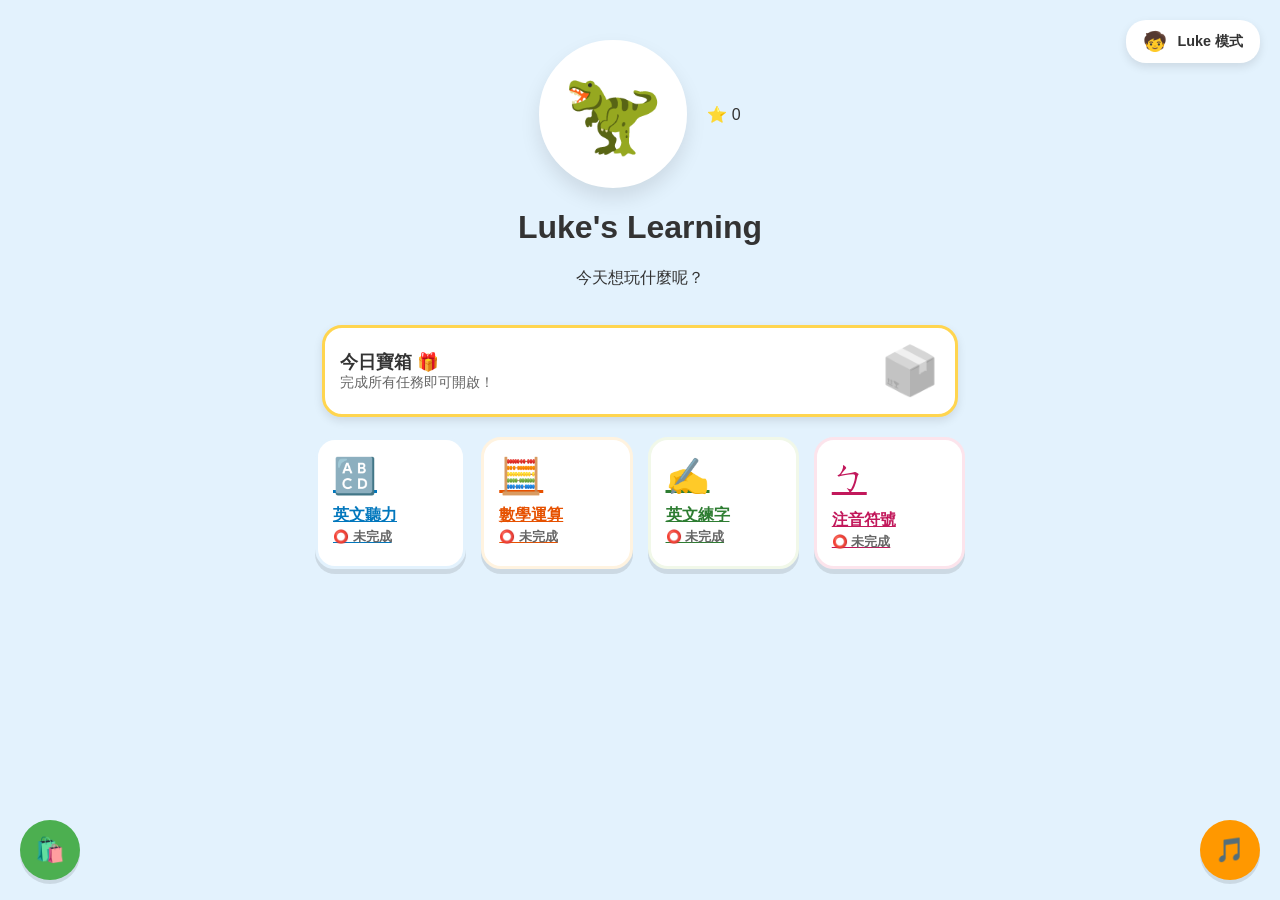
==== commit 19f09197: "Update index.html (Refactored and Optimized)" ====
--- a/index.html
+++ b/index.html
@@ -16,26 +16,34 @@
 
         main {
             width: 90%;
-            max-width: 600px;
+            max-width: 650px;
             display: grid;
             grid-template-columns: repeat(auto-fit, minmax(140px, 1fr));
-            gap: 20px;
+            gap: 15px;
             padding-bottom: 80px;
         }
 
         .card-icon {
-            font-size: 2.5rem;
-            margin-bottom: 10px;
+            font-size: 2.2rem;
+            margin-bottom: 8px;
         }
 
         .card-title {
-            font-size: 1.1rem;
+            font-size: 1rem;
             font-weight: bold;
-            margin-bottom: 5px;
-        }
-
-        .card-desc {
-            font-size: 0.85rem;
+            margin-bottom: 3px;
+        }
+
+        .card-status {
+            font-size: 0.8rem;
+            font-weight: bold;
+        }
+
+        .status-done {
+            color: var(--accent);
+        }
+
+        .status-todo {
             color: var(--text-light);
         }
 
@@ -79,6 +87,38 @@
         #shop-btn {
             bottom: 20px;
             left: 20px;
+        }
+
+        /* Treasure Chest */
+        #chest-container {
+            width: 90%;
+            max-width: 600px;
+            background: #fff;
+            border-radius: 20px;
+            padding: 15px;
+            margin-bottom: 20px;
+            box-shadow: 0 4px 10px var(--shadow);
+            display: flex;
+            align-items: center;
+            justify-content: space-between;
+            border: 3px solid #ffd54f;
+        }
+
+        .chest-icon {
+            font-size: 3rem;
+            cursor: pointer;
+            transition: 0.3s;
+        }
+
+        .chest-ready {
+            animation: shake 1s infinite;
+            cursor: pointer;
+        }
+
+        .chest-locked {
+            opacity: 0.5;
+            cursor: not-allowed;
+            filter: grayscale(1);
         }
 
         /* Profile Switcher */
@@ -153,29 +193,37 @@
         <p>今天想玩什麼呢？</p>
     </header>
 
+    <div id="chest-container">
+        <div style="flex:1">
+            <div style="font-weight:bold; font-size:1.1rem;">今日寶箱 🎁</div>
+            <div style="font-size:0.85rem; color:var(--text-light);" id="chest-desc">完成所有任務即可開啟！</div>
+        </div>
+        <div id="chest-icon" class="chest-icon chest-locked" onclick="tryOpenChest()">📦</div>
+    </div>
+
     <main>
         <a href="english.html" class="card eng" onclick="playClick()">
             <div class="card-icon">🔠</div>
             <div class="card-title">英文聽力</div>
-            <div class="card-desc">對話・分類遊戲</div>
+            <div id="status-english" class="card-status status-todo">未完成</div>
         </a>
 
         <a href="math.html" class="card math" onclick="playClick()">
             <div class="card-icon">🧮</div>
             <div class="card-title">數學運算</div>
-            <div class="card-desc">加減法・手寫計算</div>
+            <div id="status-math" class="card-status status-todo">未完成</div>
         </a>
 
         <a href="writing.html?type=EN" class="card write-en" onclick="playClick()">
             <div class="card-icon">✍️</div>
             <div class="card-title">英文練字</div>
-            <div class="card-desc">ABC 筆順練習</div>
+            <div id="status-write-en" class="card-status status-todo">未完成</div>
         </a>
 
         <a href="writing.html?type=ZH" class="card write-zh" onclick="playClick()">
             <div class="card-icon">ㄅ</div>
             <div class="card-title">注音符號</div>
-            <div class="card-desc">ㄅㄆㄇ 手寫練習</div>
+            <div id="status-write-zh" class="card-status status-todo">未完成</div>
         </a>
     </main>
 
@@ -209,7 +257,62 @@
             document.getElementById('shop-welcome').innerText = config.welcome;
 
             document.getElementById('star-count').innerText = LukeCore.Stats.getStars();
+
+            updateChecklist();
+            updateChest();
             renderPet();
+        }
+
+        function updateChecklist() {
+            const tasks = ['english', 'math', 'write-en', 'write-zh'];
+            tasks.forEach(t => {
+                const status = LukeCore.Daily.getTaskStatus(t);
+                const el = document.getElementById(`status-${t}`);
+                if (status.completed) {
+                    const min = Math.floor(status.duration / 60);
+                    const sec = status.duration % 60;
+                    el.innerText = `✅ 完成 (${min}分${sec}秒)`;
+                    el.className = 'card-status status-done';
+                } else {
+                    el.innerText = '⭕ 未完成';
+                    el.className = 'card-status status-todo';
+                }
+            });
+        }
+
+        function updateChest() {
+            const isReady = LukeCore.Daily.isChestReady();
+            const icon = document.getElementById('chest-icon');
+            const desc = document.getElementById('chest-desc');
+            const opened = localStorage.getItem(`chest_${LukeCore.Daily.getToday()}_${LukeCore.Profile.current}`);
+
+            if (opened) {
+                icon.innerText = '📂';
+                icon.className = 'chest-icon';
+                desc.innerText = '今日獎勵已領取！明天再來！';
+            } else if (isReady) {
+                icon.innerText = '🎁';
+                icon.className = 'chest-icon chest-ready';
+                desc.innerText = '任務達成！快點擊開寶箱！';
+            } else {
+                icon.innerText = '📦';
+                icon.className = 'chest-icon chest-locked';
+                desc.innerText = '完成所有任務即可開啟！';
+            }
+        }
+
+        function tryOpenChest() {
+            if (LukeCore.Daily.isChestReady()) {
+                const stars = LukeCore.Daily.openChest();
+                LukeCore.Audio.playSuccess();
+                alert(`🎊 恭喜！開寶箱獲得了 ${stars} 顆星星！`);
+                updateUI();
+            } else {
+                const opened = localStorage.getItem(`chest_${LukeCore.Daily.getToday()}_${LukeCore.Profile.current}`);
+                if (opened) showFeedback("明天再來開寶箱吧！");
+                else showFeedback("還要努力完成任務喔！");
+                playClick();
+            }
         }
 
         function toggleProfile() {
--- a/styles.css
+++ b/styles.css
@@ -160,6 +160,122 @@
 
 .shake {
     animation: shake 0.4s;
+}
+
+/* Math Split View Layout */
+.math-layout {
+    display: flex;
+    gap: 15px;
+    width: 100%;
+    height: calc(100vh - 120px);
+    max-width: 900px;
+    background: white;
+    border-radius: 25px;
+    padding: 15px;
+    box-shadow: 0 10px 30px var(--shadow);
+    box-sizing: border-box;
+    overflow: hidden;
+    margin-top: 10px;
+}
+
+.question-list {
+    flex: 0 0 40%;
+    overflow-y: auto;
+    display: flex;
+    flex-direction: column;
+    gap: 10px;
+    padding-right: 10px;
+    border-right: 2px solid #eee;
+}
+
+.canvas-section {
+    flex: 1;
+    display: flex;
+    flex-direction: column;
+    gap: 10px;
+}
+
+.math-item {
+    display: flex;
+    align-items: center;
+    justify-content: space-between;
+    padding: 10px 15px;
+    background: #fdfdfd;
+    border-radius: 15px;
+    border: 3px solid #f0f0f0;
+    cursor: pointer;
+    font-size: 1.2rem;
+    transition: 0.2s;
+}
+
+.math-item.active {
+    border-color: var(--primary);
+    background: #e1f5fe;
+}
+
+.math-item.graded.correct {
+    border-color: var(--accent);
+    background: #e8f5e9;
+}
+
+.math-item.graded.wrong {
+    border-color: var(--danger);
+    background: #ffebee;
+}
+
+.slot-box {
+    width: 60px;
+    height: 60px;
+    background: #fff;
+    border: 3px dashed #ccc;
+    border-radius: 8px;
+    display: flex;
+    align-items: center;
+    justify-content: center;
+    overflow: hidden;
+}
+
+.slot-thumbnail {
+    width: 100%;
+    height: 100%;
+    object-fit: contain;
+}
+
+.math-pagination {
+    display: flex;
+    gap: 5px;
+    margin-bottom: 5px;
+    flex-wrap: wrap;
+}
+
+.page-btn {
+    padding: 5px 12px;
+    border: 2px solid #ddd;
+    border-radius: 10px;
+    background: white;
+    cursor: pointer;
+    font-weight: bold;
+    font-size: 0.9rem;
+}
+
+.page-btn.active {
+    background: var(--primary);
+    color: white;
+    border-color: var(--primary);
+}
+
+.canvas-info {
+    font-size: 1rem;
+    color: var(--primary);
+    font-weight: bold;
+    text-align: center;
+    min-height: 1.2em;
+}
+
+#btn-submit-exam {
+    margin-top: auto;
+    padding: 15px;
+    font-size: 1.2rem;
 }
 
 /* Pet & Status Display */
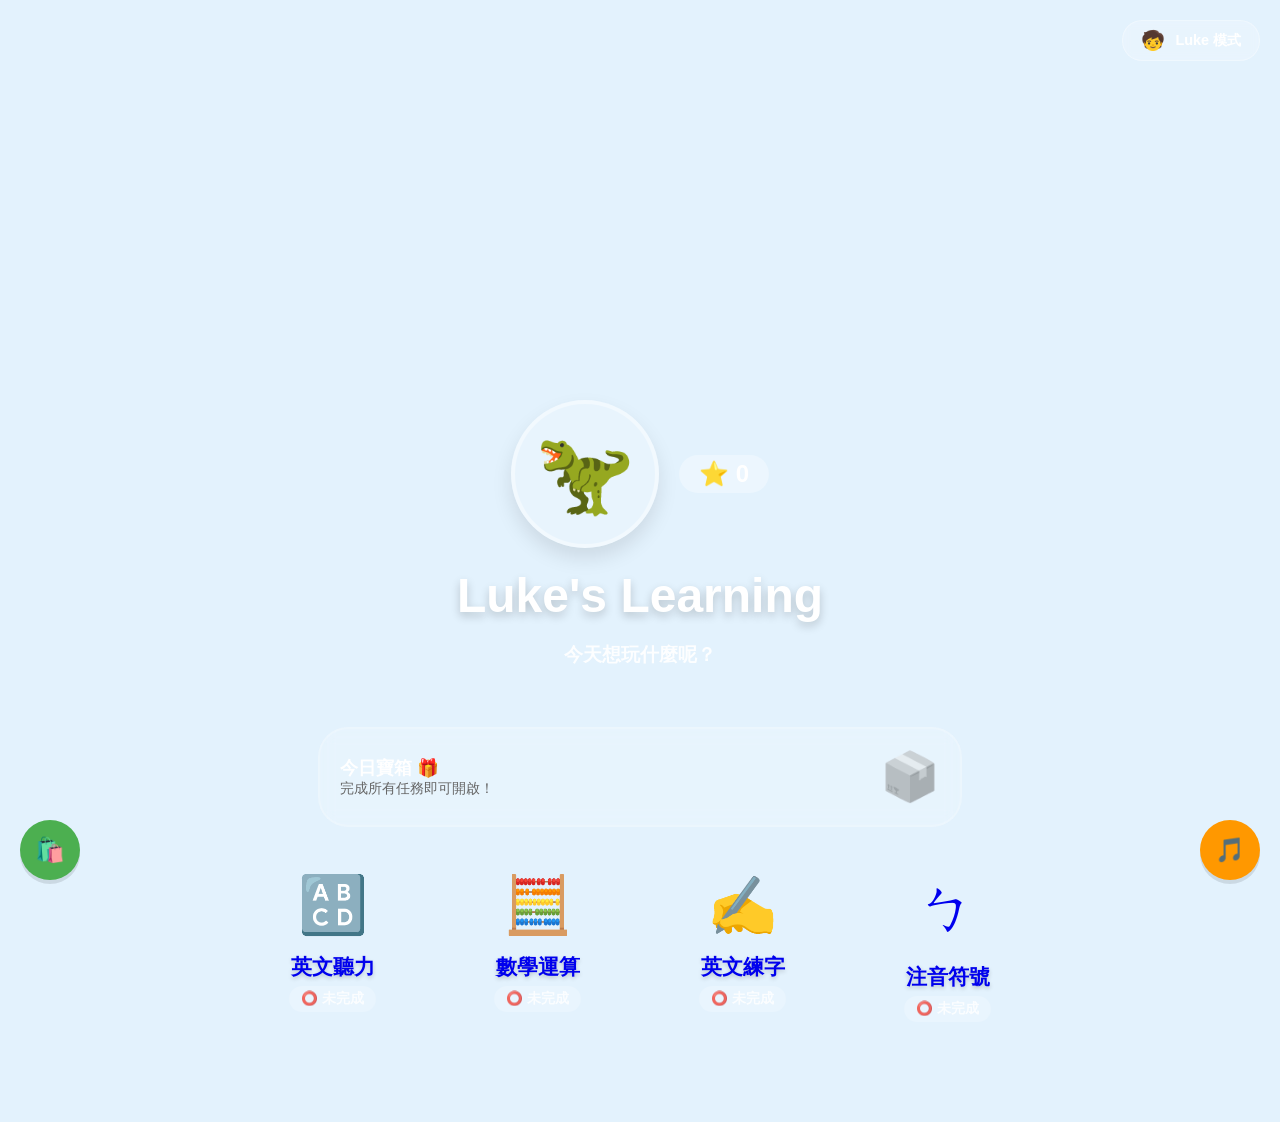
==== commit c2df6e14: "Update index.html (Refactored and Optimized)" ====
--- a/index.html
+++ b/index.html
@@ -9,62 +9,50 @@
     <script src="core.js"></script>
     <script src="data.js"></script>
     <style>
-        header {
-            padding: 40px 20px 20px;
-            text-align: center;
-        }
-
+        /* Interactive Card Grid */
         main {
-            width: 90%;
-            max-width: 650px;
+            width: 95%;
+            max-width: 800px;
             display: grid;
-            grid-template-columns: repeat(auto-fit, minmax(140px, 1fr));
-            gap: 15px;
-            padding-bottom: 80px;
+            grid-template-columns: repeat(auto-fit, minmax(160px, 1fr));
+            gap: 20px;
+            padding: 20px;
+            padding-bottom: 100px;
         }
 
         .card-icon {
-            font-size: 2.2rem;
-            margin-bottom: 8px;
+            font-size: 3.5rem;
+            margin-bottom: 15px;
+            transition: transform 0.3s;
+        }
+
+        .card-glass:hover .card-icon {
+            transform: scale(1.2) rotate(5deg);
         }
 
         .card-title {
-            font-size: 1rem;
-            font-weight: bold;
-            margin-bottom: 3px;
+            font-size: 1.3rem;
+            font-weight: 900;
+            margin-bottom: 5px;
+            text-shadow: 0 2px 4px rgba(0, 0, 0, 0.2);
         }
 
         .card-status {
-            font-size: 0.8rem;
-            font-weight: bold;
+            font-size: 0.85rem;
+            font-weight: 800;
+            padding: 4px 12px;
+            background: rgba(255, 255, 255, 0.2);
+            border-radius: 20px;
+            display: inline-block;
         }
 
         .status-done {
-            color: var(--accent);
+            background: rgba(16, 185, 129, 0.2);
+            color: #10b981;
         }
 
         .status-todo {
-            color: var(--text-light);
-        }
-
-        .eng {
-            border-color: var(--bg-blue);
-            color: #0277bd;
-        }
-
-        .math {
-            border-color: var(--bg-orange);
-            color: #e65100;
-        }
-
-        .write-en {
-            border-color: var(--bg-green);
-            color: #2e7d32;
-        }
-
-        .write-zh {
-            border-color: #fce4ec;
-            color: #c2185b;
+            color: rgba(255, 255, 255, 0.8);
         }
 
         .btn-round {
@@ -89,19 +77,21 @@
             left: 20px;
         }
 
-        /* Treasure Chest */
+        /* Treasure Chest Overhaul */
         #chest-container {
             width: 90%;
             max-width: 600px;
-            background: #fff;
-            border-radius: 20px;
-            padding: 15px;
-            margin-bottom: 20px;
-            box-shadow: 0 4px 10px var(--shadow);
+            background: rgba(255, 255, 255, 0.15);
+            backdrop-filter: blur(8px);
+            border-radius: 30px;
+            padding: 20px;
+            margin-bottom: 25px;
             display: flex;
             align-items: center;
             justify-content: space-between;
-            border: 3px solid #ffd54f;
+            border: 2px solid rgba(255, 255, 255, 0.2);
+            color: white;
+            box-shadow: var(--shadow-soft);
         }
 
         .chest-icon {
@@ -121,25 +111,27 @@
             filter: grayscale(1);
         }
 
-        /* Profile Switcher */
         .profile-switcher {
             position: absolute;
             top: 20px;
             right: 20px;
-            background: white;
-            padding: 8px 15px;
+            background: rgba(255, 255, 255, 0.2);
+            backdrop-filter: blur(5px);
+            padding: 8px 18px;
             border-radius: 20px;
-            box-shadow: 0 4px 10px var(--shadow);
             display: flex;
             align-items: center;
             gap: 10px;
             cursor: pointer;
             z-index: 1000;
-            border: 2px solid transparent;
+            border: 1px solid rgba(255, 255, 255, 0.3);
+            color: white;
+            transition: 0.2s;
         }
 
         .profile-switcher:hover {
-            border-color: var(--primary);
+            transform: scale(1.05);
+            background: rgba(255, 255, 255, 0.3);
         }
 
         .profile-switcher.test {
@@ -169,225 +161,326 @@
                 transform: translateY(0px) rotate(0deg);
             }
         }
+
+        /* Admin Reset Panel */
+        #admin-panel {
+            display: none;
+            background: #fff3e0;
+            border: 2px solid #ffb74d;
+            border-radius: 15px;
+            padding: 15px;
+            margin-bottom: 20px;
+            width: 90%;
+            max-width: 600px;
+            box-sizing: border-box;
+            text-align: center;
+        }
+
+        .admin-title {
+            font-weight: bold;
+            color: #e65100;
+            margin-bottom: 10px;
+        }
+
+        .reset-btn-group {
+            display: flex;
+            gap: 10px;
+            justify-content: center;
+        }
+
+        .btn-reset {
+            background: #ef5350;
+            color: white;
+            border: none;
+            padding: 8px 12px;
+            border-radius: 8px;
+            cursor: pointer;
+            font-size: 0.9rem;
+            transition: 0.3s;
+        }
+
+        .btn-reset:hover {
+            background: #d32f2f;
+        }
+
+        .btn-reset:disabled {
+            background: #ccc;
+            cursor: not-allowed;
+        }
+
+        .hold-hint {
+            font-size: 0.75rem;
+            color: #777;
+            margin-top: 5px;
+        }
     </style>
 </head>
 
-<body>
-
-    <header>
-        <div class="profile-switcher" id="profile-btn" onclick="toggleProfile()">
-            <span class="profile-icon" id="profile-icon">🧒</span>
-            <span class="profile-name" id="profile-name">Luke 模式</span>
+<!-- Decorative Bubbles -->
+<div class="bubble" style="width: 100px; height: 100px; top: 10%; left: -5%; animation-delay: 0s;"></div>
+<div class="bubble" style="width: 60px; height: 60px; top: 60%; left: 80%; animation-delay: 1s;"></div>
+<div class="bubble" style="width: 120px; height: 120px; top: 30%; left: 90%; animation-delay: 0.5s;"></div>
+<div class="bubble" style="width: 80px; height: 80px; top: 85%; left: 5%; animation-delay: 1.5s;"></div>
+
+<div class="profile-switcher" id="profile-btn" onclick="toggleProfile()">
+    <span class="profile-icon" id="profile-icon">🧒</span>
+    <span class="profile-name" id="profile-name">Luke 模式</span>
+</div>
+
+<header class="float-animation" style="text-align:center; padding: 40px 20px;">
+    <div class="status-header">
+        <div class="pet-container" id="pet-avatar-container"
+            style="background: rgba(255,255,255,0.2); border: 4px solid rgba(255,255,255,0.4);">
+            <span id="base-pet">🦖</span>
+            <div id="acc-layer"></div>
         </div>
-
-        <div class="status-header">
-            <div class="pet-container" id="pet-avatar-container">
-                <span id="base-pet">🦖</span>
-                <div id="acc-layer"></div>
-            </div>
-            <div class="star-badge">
-                ⭐ <span id="star-count">0</span>
-            </div>
+        <div class="star-badge"
+            style="background: rgba(255,255,255,0.3); padding: 5px 20px; border-radius: 50px; color: white; font-weight: 900; font-size: 1.5rem;">
+            ⭐ <span id="star-count">0</span>
         </div>
-        <h1>Luke's Learning</h1>
-        <p>今天想玩什麼呢？</p>
-    </header>
-
-    <div id="chest-container">
-        <div style="flex:1">
-            <div style="font-weight:bold; font-size:1.1rem;">今日寶箱 🎁</div>
-            <div style="font-size:0.85rem; color:var(--text-light);" id="chest-desc">完成所有任務即可開啟！</div>
-        </div>
-        <div id="chest-icon" class="chest-icon chest-locked" onclick="tryOpenChest()">📦</div>
     </div>
-
-    <main>
-        <a href="english.html" class="card eng" onclick="playClick()">
-            <div class="card-icon">🔠</div>
-            <div class="card-title">英文聽力</div>
-            <div id="status-english" class="card-status status-todo">未完成</div>
-        </a>
-
-        <a href="math.html" class="card math" onclick="playClick()">
-            <div class="card-icon">🧮</div>
-            <div class="card-title">數學運算</div>
-            <div id="status-math" class="card-status status-todo">未完成</div>
-        </a>
-
-        <a href="writing.html?type=EN" class="card write-en" onclick="playClick()">
-            <div class="card-icon">✍️</div>
-            <div class="card-title">英文練字</div>
-            <div id="status-write-en" class="card-status status-todo">未完成</div>
-        </a>
-
-        <a href="writing.html?type=ZH" class="card write-zh" onclick="playClick()">
-            <div class="card-icon">ㄅ</div>
-            <div class="card-title">注音符號</div>
-            <div id="status-write-zh" class="card-status status-todo">未完成</div>
-        </a>
-    </main>
-
-    <button id="shop-btn" class="btn btn-accent btn-round" onclick="toggleShop(true)">🛍️</button>
-    <button id="music-toggle" class="btn btn-secondary btn-round" onclick="toggleMusic()">🎵</button>
-
-    <!-- Shop UI -->
-    <div id="shop-overlay" class="shop-overlay" onclick="toggleShop(false)"></div>
-    <div id="shop-modal" class="shop-modal">
-        <h2 style="margin-top:0">星星商店 ⭐</h2>
-        <p id="shop-welcome">收集星星買配件，把小恐龍變帥！</p>
-        <div id="shop-grid" class="shop-grid"></div>
-        <button class="btn btn-gray" style="width:100%; margin-top:20px;" onclick="toggleShop(false)">關閉</button>
+    <h1
+        style="color: white; font-size: 3rem; font-weight: 900; text-shadow: 0 4px 10px rgba(0,0,0,0.2); margin: 10px 0;">
+        Luke's Learning</h1>
+    <p style="color: rgba(255,255,255,0.9); font-size: 1.2rem; font-weight: 700;">今天想玩什麼呢？</p>
+</header>
+
+<div id="chest-container">
+    <div style="flex:1">
+        <div style="font-weight:bold; font-size:1.1rem;">今日寶箱 🎁</div>
+        <div style="font-size:0.85rem; color:var(--text-light);" id="chest-desc">完成所有任務即可開啟！</div>
     </div>
-
-    <div id="feedback-msg"></div>
-
-    <script>
-        const profileDisplay = {
-            luke: { name: 'Luke 模式', icon: '🧒', welcome: '收集星星買配件，把小恐龍變帥！' },
-            test: { name: '測試模式', icon: '👨‍💻', welcome: '正在測試中... 別擔心，這不會影響 Luke 的星星！' }
-        };
-
-        function updateUI() {
-            const currentProfile = LukeCore.Profile.current;
-            const config = profileDisplay[currentProfile];
-
-            document.getElementById('profile-name').innerText = config.name;
-            document.getElementById('profile-icon').innerText = config.icon;
-            document.getElementById('profile-btn').className = `profile-switcher ${currentProfile}`;
-            document.getElementById('shop-welcome').innerText = config.welcome;
-
-            document.getElementById('star-count').innerText = LukeCore.Stats.getStars();
-
-            updateChecklist();
-            updateChest();
-            renderPet();
-        }
-
-        function updateChecklist() {
-            const tasks = ['english', 'math', 'write-en', 'write-zh'];
-            tasks.forEach(t => {
-                const status = LukeCore.Daily.getTaskStatus(t);
-                const el = document.getElementById(`status-${t}`);
-                if (status.completed) {
-                    const min = Math.floor(status.duration / 60);
-                    const sec = status.duration % 60;
-                    el.innerText = `✅ 完成 (${min}分${sec}秒)`;
-                    el.className = 'card-status status-done';
-                } else {
-                    el.innerText = '⭕ 未完成';
-                    el.className = 'card-status status-todo';
-                }
-            });
-        }
-
-        function updateChest() {
-            const isReady = LukeCore.Daily.isChestReady();
-            const icon = document.getElementById('chest-icon');
-            const desc = document.getElementById('chest-desc');
+    <div id="chest-icon" class="chest-icon chest-locked" onclick="tryOpenChest()">📦</div>
+</div>
+
+<!-- Admin Panel (Visible only in Test Mode) -->
+<div id="admin-panel">
+    <div class="admin-title">🛠️ 管理員控制台 (僅測試模式可見)</div>
+    <div class="reset-btn-group">
+        <button class="btn-reset" onmousedown="startReset('luke')" onmouseup="stopReset()"
+            ontouchstart="startReset('luke')" ontouchend="stopReset()">按住 3 秒初始化 Luke 紀錄</button>
+        <button class="btn-reset" onmousedown="startReset('test')" onmouseup="stopReset()"
+            ontouchstart="startReset('test')" ontouchend="stopReset()">按住 3 秒初始化 Test 紀錄</button>
+    </div>
+    <div class="hold-hint" id="reset-hint">請按住紅色按鈕 3 秒鐘以執行初始化</div>
+</div>
+
+<main>
+    <a href="english.html" class="card-glass bounce-in"
+        style="text-decoration:none; text-align:center; animation-delay: 0.1s" onclick="playClick()">
+        <div class="card-icon">🔠</div>
+        <div class="card-title">英文聽力</div>
+        <div id="status-english" class="card-status status-todo">未完成</div>
+    </a>
+
+    <a href="math.html" class="card-glass bounce-in"
+        style="text-decoration:none; text-align:center; animation-delay: 0.2s" onclick="playClick()">
+        <div class="card-icon">🧮</div>
+        <div class="card-title">數學運算</div>
+        <div id="status-math" class="card-status status-todo">未完成</div>
+    </a>
+
+    <a href="writing.html?type=EN" class="card-glass bounce-in"
+        style="text-decoration:none; text-align:center; animation-delay: 0.3s" onclick="playClick()">
+        <div class="card-icon">✍️</div>
+        <div class="card-title">英文練字</div>
+        <div id="status-write-en" class="card-status status-todo">未完成</div>
+    </a>
+
+    <a href="writing.html?type=ZH" class="card-glass bounce-in"
+        style="text-decoration:none; text-align:center; animation-delay: 0.4s" onclick="playClick()">
+        <div class="card-icon">ㄅ</div>
+        <div class="card-title">注音符號</div>
+        <div id="status-write-zh" class="card-status status-todo">未完成</div>
+    </a>
+</main>
+
+<button id="shop-btn" class="btn btn-accent btn-round" onclick="toggleShop(true)">🛍️</button>
+<button id="music-toggle" class="btn btn-secondary btn-round" onclick="toggleMusic()">🎵</button>
+
+<!-- Shop UI -->
+<div id="shop-overlay" class="shop-overlay" onclick="toggleShop(false)"></div>
+<div id="shop-modal" class="shop-modal">
+    <h2 style="margin-top:0">星星商店 ⭐</h2>
+    <p id="shop-welcome">收集星星買配件，把小恐龍變帥！</p>
+    <div id="shop-grid" class="shop-grid"></div>
+    <button class="btn btn-gray" style="width:100%; margin-top:20px;" onclick="toggleShop(false)">關閉</button>
+</div>
+
+<div id="feedback-msg"></div>
+
+<script>
+    const profileDisplay = {
+        luke: { name: 'Luke 模式', icon: '🧒', welcome: '收集星星買配件，把小恐龍變帥！' },
+        test: { name: '測試模式', icon: '👨‍💻', welcome: '正在測試中... 別擔心，這不會影響 Luke 的星星！' }
+    };
+
+    function updateUI() {
+        const currentProfile = LukeCore.Profile.current;
+        const config = profileDisplay[currentProfile];
+
+        document.getElementById('profile-name').innerText = config.name;
+        document.getElementById('profile-icon').innerText = config.icon;
+        document.getElementById('profile-btn').className = `profile-switcher ${currentProfile}`;
+        document.getElementById('shop-welcome').innerText = config.welcome;
+
+        document.getElementById('star-count').innerText = LukeCore.Stats.getStars();
+
+        // Show Admin Panel
+        document.getElementById('admin-panel').style.display = currentProfile === 'test' ? 'block' : 'none';
+
+        updateChecklist();
+        updateChest();
+        renderPet();
+    }
+
+    function updateChecklist() {
+        const tasks = ['english', 'math', 'write-en', 'write-zh'];
+        tasks.forEach(t => {
+            const status = LukeCore.Daily.getTaskStatus(t);
+            const el = document.getElementById(`status-${t}`);
+            if (status.completed) {
+                const min = Math.floor(status.duration / 60);
+                const sec = status.duration % 60;
+                el.innerText = `✅ 完成 (${min}分${sec}秒)`;
+                el.className = 'card-status status-done';
+            } else {
+                el.innerText = '⭕ 未完成';
+                el.className = 'card-status status-todo';
+            }
+        });
+    }
+
+    function updateChest() {
+        const isReady = LukeCore.Daily.isChestReady();
+        const icon = document.getElementById('chest-icon');
+        const desc = document.getElementById('chest-desc');
+        const opened = localStorage.getItem(`chest_${LukeCore.Daily.getToday()}_${LukeCore.Profile.current}`);
+
+        if (opened) {
+            icon.innerText = '📂';
+            icon.className = 'chest-icon';
+            desc.innerText = '今日獎勵已領取！明天再來！';
+        } else if (isReady) {
+            icon.innerText = '🎁';
+            icon.className = 'chest-icon chest-ready';
+            desc.innerText = '任務達成！快點擊開寶箱！';
+        } else {
+            icon.innerText = '📦';
+            icon.className = 'chest-icon chest-locked';
+            desc.innerText = '完成所有任務即可開啟！';
+        }
+    }
+
+    function tryOpenChest() {
+        if (LukeCore.Daily.isChestReady()) {
+            const stars = LukeCore.Daily.openChest();
+            LukeCore.Audio.playSuccess();
+            alert(`🎊 恭喜！開寶箱獲得了 ${stars} 顆星星！`);
+            updateUI();
+        } else {
             const opened = localStorage.getItem(`chest_${LukeCore.Daily.getToday()}_${LukeCore.Profile.current}`);
-
-            if (opened) {
-                icon.innerText = '📂';
-                icon.className = 'chest-icon';
-                desc.innerText = '今日獎勵已領取！明天再來！';
-            } else if (isReady) {
-                icon.innerText = '🎁';
-                icon.className = 'chest-icon chest-ready';
-                desc.innerText = '任務達成！快點擊開寶箱！';
-            } else {
-                icon.innerText = '📦';
-                icon.className = 'chest-icon chest-locked';
-                desc.innerText = '完成所有任務即可開啟！';
-            }
-        }
-
-        function tryOpenChest() {
-            if (LukeCore.Daily.isChestReady()) {
-                const stars = LukeCore.Daily.openChest();
-                LukeCore.Audio.playSuccess();
-                alert(`🎊 恭喜！開寶箱獲得了 ${stars} 顆星星！`);
-                updateUI();
-            } else {
-                const opened = localStorage.getItem(`chest_${LukeCore.Daily.getToday()}_${LukeCore.Profile.current}`);
-                if (opened) showFeedback("明天再來開寶箱吧！");
-                else showFeedback("還要努力完成任務喔！");
-                playClick();
-            }
-        }
-
-        function toggleProfile() {
-            const next = LukeCore.Profile.current === 'luke' ? 'test' : 'luke';
-            LukeCore.Profile.set(next);
-        }
-
-        function renderPet() {
-            const accLayer = document.getElementById('acc-layer');
-            accLayer.innerHTML = '';
-            const outfit = LukeCore.Stats.getOutfit();
-
-            outfit.forEach(itemId => {
-                const item = SHOP_DATA.find(i => i.id === itemId);
-                if (item) {
-                    const el = document.createElement('div');
-                    el.className = `pet-accessory acc-${item.id}`;
-                    el.innerText = item.icon;
-                    accLayer.appendChild(el);
-                }
-            });
-        }
-
-        function toggleShop(show) {
-            document.getElementById('shop-modal').style.display = show ? 'block' : 'none';
-            document.getElementById('shop-overlay').style.display = show ? 'block' : 'none';
-            if (show) renderShop();
+            if (opened) showFeedback("明天再來開寶箱吧！");
+            else showFeedback("還要努力完成任務喔！");
             playClick();
         }
-
-        function renderShop() {
-            const grid = document.getElementById('shop-grid');
-            grid.innerHTML = '';
-            const inventory = LukeCore.Stats.getInventory();
-            const outfit = LukeCore.Stats.getOutfit();
-
-            SHOP_DATA.forEach(item => {
-                const isOwned = inventory.includes(item.id);
-                const isEquipped = outfit.includes(item.id);
-
-                const card = document.createElement('div');
-                card.className = `item-card ${isOwned ? 'owned' : ''} ${isEquipped ? 'equipped' : ''}`;
-                card.innerHTML = `
+    }
+
+    function toggleProfile() {
+        const next = LukeCore.Profile.current === 'luke' ? 'test' : 'luke';
+        LukeCore.Profile.set(next);
+    }
+
+    function renderPet() {
+        const accLayer = document.getElementById('acc-layer');
+        accLayer.innerHTML = '';
+        const outfit = LukeCore.Stats.getOutfit();
+
+        outfit.forEach(itemId => {
+            const item = SHOP_DATA.find(i => i.id === itemId);
+            if (item) {
+                const el = document.createElement('div');
+                el.className = `pet-accessory acc-${item.id}`;
+                el.innerText = item.icon;
+                accLayer.appendChild(el);
+            }
+        });
+    }
+
+    function toggleShop(show) {
+        document.getElementById('shop-modal').style.display = show ? 'block' : 'none';
+        document.getElementById('shop-overlay').style.display = show ? 'block' : 'none';
+        if (show) renderShop();
+        playClick();
+    }
+
+    function renderShop() {
+        const grid = document.getElementById('shop-grid');
+        grid.innerHTML = '';
+        const inventory = LukeCore.Stats.getInventory();
+        const outfit = LukeCore.Stats.getOutfit();
+
+        SHOP_DATA.forEach(item => {
+            const isOwned = inventory.includes(item.id);
+            const isEquipped = outfit.includes(item.id);
+
+            const card = document.createElement('div');
+            card.className = `item-card ${isOwned ? 'owned' : ''} ${isEquipped ? 'equipped' : ''}`;
+            card.innerHTML = `
                     <div class="item-icon">${item.icon}</div>
                     <div class="item-name">${item.name}</div>
                     <div class="item-price">${isOwned ? '已擁有' : '⭐ ' + item.price}</div>
                 `;
 
-                card.onclick = () => {
-                    if (isOwned) {
-                        LukeCore.Stats.toggleEquip(item.id);
+            card.onclick = () => {
+                if (isOwned) {
+                    LukeCore.Stats.toggleEquip(item.id);
+                } else {
+                    const res = LukeCore.Stats.buyItem(item.id, item.price);
+                    if (res.success) {
+                        LukeCore.Audio.playSuccess();
                     } else {
-                        const res = LukeCore.Stats.buyItem(item.id, item.price);
-                        if (res.success) {
-                            LukeCore.Audio.playSuccess();
-                        } else {
-                            showFeedback(res.reason);
-                        }
+                        showFeedback(res.reason);
                     }
-                    updateUI();
-                    renderShop();
-                };
-                grid.appendChild(card);
-            });
-        }
-
-        function toggleMusic() {
-            const isPlaying = LukeCore.Audio.toggleBGM();
-            document.getElementById('music-toggle').innerText = isPlaying ? "⏸️" : "🎵";
-            playClick();
-        }
-
-        // Initialize
-        updateUI();
-    </script>
+                }
+                updateUI();
+                renderShop();
+            };
+            grid.appendChild(card);
+        });
+    }
+
+    function toggleMusic() {
+        const isPlaying = LukeCore.Audio.toggleBGM();
+        document.getElementById('music-toggle').innerText = isPlaying ? "⏸️" : "🎵";
+        playClick();
+    }
+
+    // --- Foolproof Reset Logic ---
+    let resetTimer = null;
+    function startReset(id) {
+        const hint = document.getElementById('reset-hint');
+        hint.innerText = `正在重置 ${id}... 請持續按住按鈕...`;
+        hint.style.color = 'red';
+
+        resetTimer = setTimeout(() => {
+            if (confirm(`⚠️ 確定要徹底清空 ${id === 'luke' ? 'Luke' : '測試'} 模式的所有紀錄嗎？這無法還原喔！`)) {
+                LukeCore.Profile.reset(id);
+            }
+            stopReset();
+        }, 3000);
+    }
+
+    function stopReset() {
+        clearTimeout(resetTimer);
+        const hint = document.getElementById('reset-hint');
+        hint.innerText = "請按住紅色按鈕 3 秒鐘以執行初始化";
+        hint.style.color = '#777';
+    }
+
+    // Initialize
+    updateUI();
+</script>
 </body>
 
 </html>
